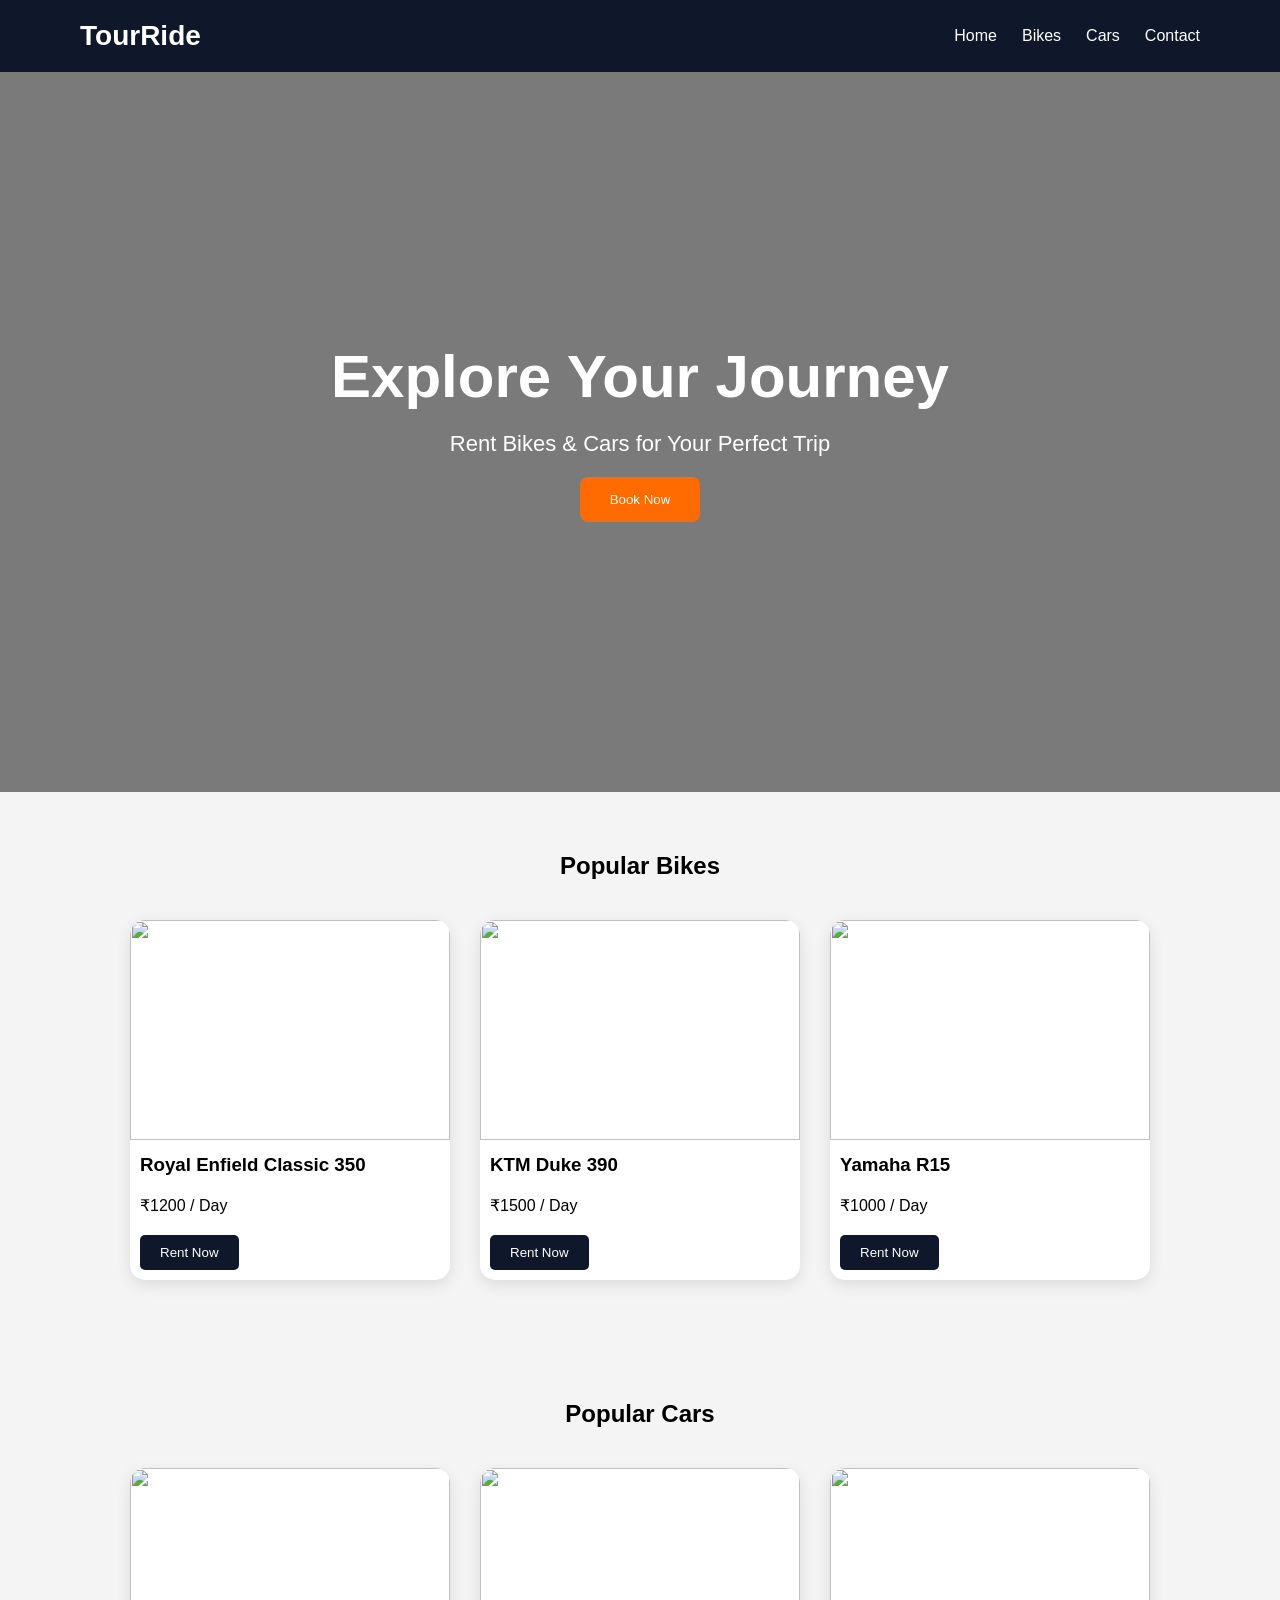
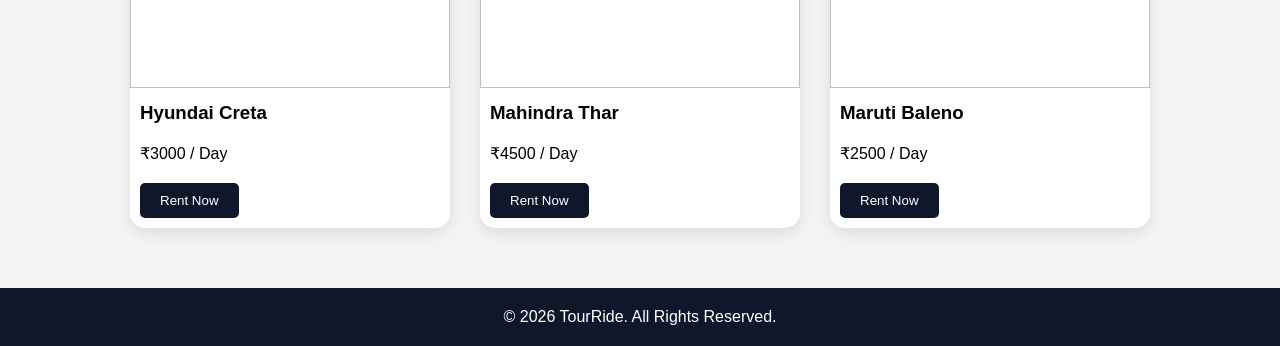
==== index.html @ 9a82b6ed "Created project folders" ====
<!DOCTYPE html>
<html lang="en">
<head>
    <meta charset="UTF-8">
    <meta name="viewport" content="width=device-width, initial-scale=1.0">
    <title>TourRide - Bike & Car Rentals</title>
    <link rel="stylesheet" href="css/style.css">
</head>
<body>

    <nav>
        <div class="logo">TourRide</div>

        <ul>
            <li><a href="#">Home</a></li>
            <li><a href="#">Bikes</a></li>
            <li><a href="#">Cars</a></li>
            <li><a href="#">Contact</a></li>
        </ul>
    </nav>

    <section class="hero">
        <h1>Explore Your Journey</h1>
        <p>Rent Bikes & Cars for Your Perfect Trip</p>
        <button>Book Now</button>
    </section>

    <section class="vehicles">

        <h2>Popular Bikes</h2>

        <div class="card-container">

            <div class="card">
                <img src="https://images.unsplash.com/photo-1558981806-ec527fa84c39?w=600" alt="">
                <h3>Royal Enfield Classic 350</h3>
                <p>₹1200 / Day</p>
                <button>Rent Now</button>
            </div>

            <div class="card">
                <img src="https://images.unsplash.com/photo-1611241443702-4e2dbef7e5c0?w=600" alt="">
                <h3>KTM Duke 390</h3>
                <p>₹1500 / Day</p>
                <button>Rent Now</button>
            </div>

            <div class="card">
                <img src="https://images.unsplash.com/photo-1609630875171-b1321377ee65?w=600" alt="">
                <h3>Yamaha R15</h3>
                <p>₹1000 / Day</p>
                <button>Rent Now</button>
            </div>

        </div>

    </section>

    <section class="vehicles">

        <h2>Popular Cars</h2>

        <div class="card-container">

            <div class="card">
                <img src="https://images.unsplash.com/photo-1503376780353-7e6692767b70?w=600" alt="">
                <h3>Hyundai Creta</h3>
                <p>₹3000 / Day</p>
                <button>Rent Now</button>
            </div>

            <div class="card">
                <img src="https://images.unsplash.com/photo-1492144534655-ae79c964c9d7?w=600" alt="">
                <h3>Mahindra Thar</h3>
                <p>₹4500 / Day</p>
                <button>Rent Now</button>
            </div>

            <div class="card">
                <img src="https://images.unsplash.com/photo-1553440569-bcc63803a83d?w=600" alt="">
                <h3>Maruti Baleno</h3>
                <p>₹2500 / Day</p>
                <button>Rent Now</button>
            </div>

        </div>

    </section>

    <footer>
        <p>© 2026 TourRide. All Rights Reserved.</p>
    </footer>

    <script src="js/script.js"></script>

</body>
</html>
---- css/style.css ----
*{
    margin:0;
    padding:0;
    box-sizing:border-box;
    font-family:Arial,sans-serif;
}

body{
    background:#f4f4f4;
}

nav{
    display:flex;
    justify-content:space-between;
    align-items:center;
    padding:20px 80px;
    background:#0f172a;
}

.logo{
    color:white;
    font-size:28px;
    font-weight:bold;
}

nav ul{
    display:flex;
    list-style:none;
}

nav ul li{
    margin-left:25px;
}

nav ul li a{
    text-decoration:none;
    color:white;
}

.hero{
    height:80vh;
    background:linear-gradient(rgba(0,0,0,.5),
    rgba(0,0,0,.5)),
    url('https://images.unsplash.com/photo-1500530855697-b586d89ba3ee?w=1600');
    background-size:cover;
    background-position:center;
    color:white;
    display:flex;
    flex-direction:column;
    justify-content:center;
    align-items:center;
}

.hero h1{
    font-size:60px;
}

.hero p{
    margin:20px 0;
    font-size:22px;
}

.hero button{
    padding:15px 30px;
    border:none;
    background:#ff6b00;
    color:white;
    cursor:pointer;
    border-radius:8px;
}

.vehicles{
    padding:60px;
}

.vehicles h2{
    text-align:center;
    margin-bottom:40px;
}

.card-container{
    display:flex;
    justify-content:center;
    gap:30px;
    flex-wrap:wrap;
}

.card{
    width:320px;
    background:white;
    border-radius:15px;
    overflow:hidden;
    box-shadow:0 5px 15px rgba(0,0,0,.1);
}

.card img{
    width:100%;
    height:220px;
    object-fit:cover;
}

.card h3,
.card p{
    padding:10px;
}

.card button{
    margin:10px;
    padding:10px 20px;
    border:none;
    background:#0f172a;
    color:white;
    border-radius:5px;
    cursor:pointer;
}

footer{
    background:#0f172a;
    color:white;
    text-align:center;
    padding:20px;
}
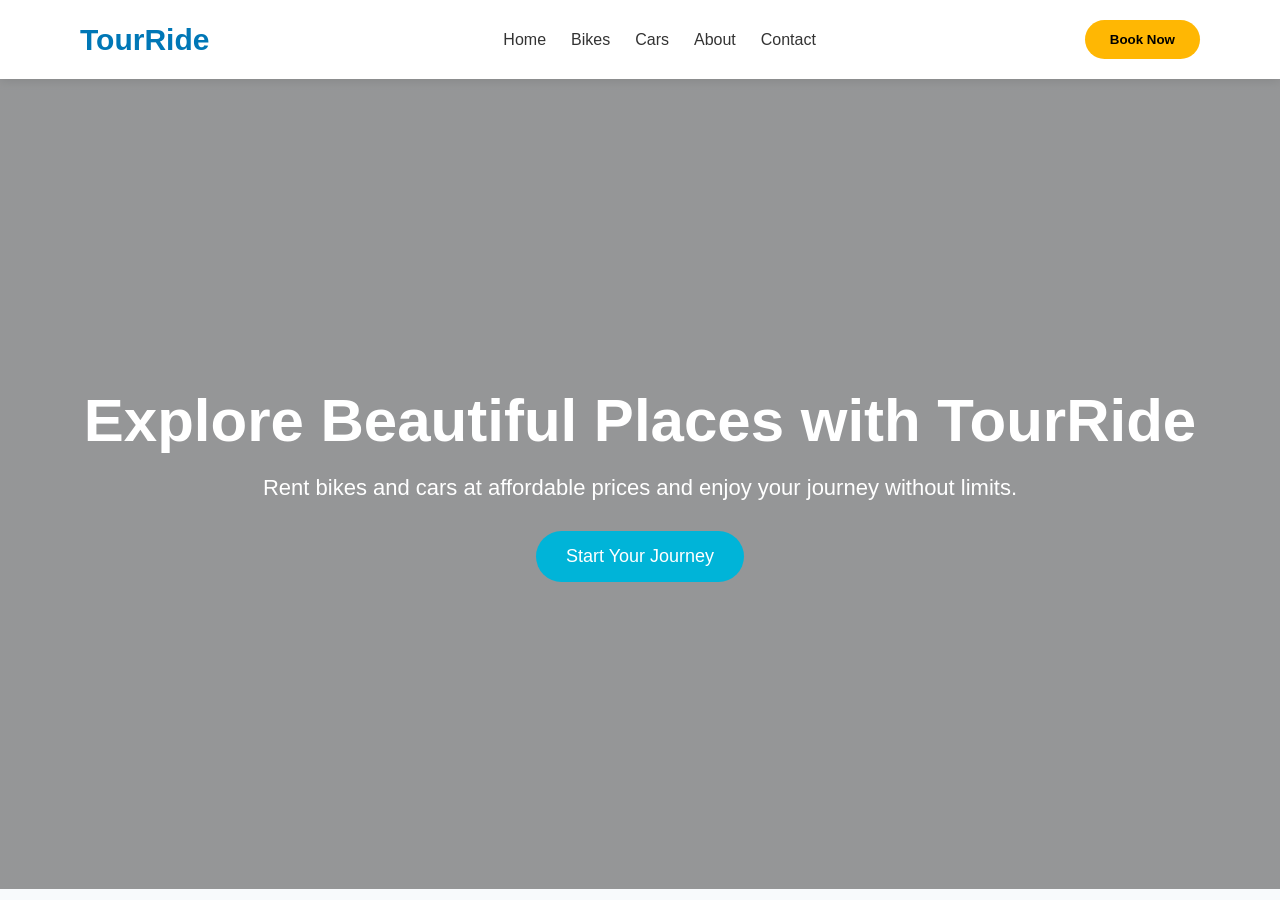
==== commit 9e39f6a2: "Created project folders" ====
--- a/index.html
+++ b/index.html
@@ -7,91 +7,34 @@
     <link rel="stylesheet" href="css/style.css">
 </head>
 <body>
+<nav class="navbar">
+    <div class="logo">TourRide</div>
 
-    <nav>
-        <div class="logo">TourRide</div>
+    <ul class="nav-links">
+        <li><a href="#">Home</a></li>
+        <li><a href="pages/bikes.html">Bikes</a></li>
+        <li><a href="pages/cars.html">Cars</a></li>
+        <li><a href="#">About</a></li>
+        <li><a href="#">Contact</a></li>
+    </ul>
 
-        <ul>
-            <li><a href="#">Home</a></li>
-            <li><a href="#">Bikes</a></li>
-            <li><a href="#">Cars</a></li>
-            <li><a href="#">Contact</a></li>
-        </ul>
-    </nav>
+    <button class="login-btn">Book Now</button>
+</nav>
 
-    <section class="hero">
-        <h1>Explore Your Journey</h1>
-        <p>Rent Bikes & Cars for Your Perfect Trip</p>
-        <button>Book Now</button>
-    </section>
+<section class="hero">
+    <div class="hero-content">
+        <h1>Explore Beautiful Places with TourRide</h1>
 
-    <section class="vehicles">
+        <p>
+            Rent bikes and cars at affordable prices and
+            enjoy your journey without limits.
+        </p>
 
-        <h2>Popular Bikes</h2>
-
-        <div class="card-container">
-
-            <div class="card">
-                <img src="https://images.unsplash.com/photo-1558981806-ec527fa84c39?w=600" alt="">
-                <h3>Royal Enfield Classic 350</h3>
-                <p>₹1200 / Day</p>
-                <button>Rent Now</button>
-            </div>
-
-            <div class="card">
-                <img src="https://images.unsplash.com/photo-1611241443702-4e2dbef7e5c0?w=600" alt="">
-                <h3>KTM Duke 390</h3>
-                <p>₹1500 / Day</p>
-                <button>Rent Now</button>
-            </div>
-
-            <div class="card">
-                <img src="https://images.unsplash.com/photo-1609630875171-b1321377ee65?w=600" alt="">
-                <h3>Yamaha R15</h3>
-                <p>₹1000 / Day</p>
-                <button>Rent Now</button>
-            </div>
-
-        </div>
-
-    </section>
-
-    <section class="vehicles">
-
-        <h2>Popular Cars</h2>
-
-        <div class="card-container">
-
-            <div class="card">
-                <img src="https://images.unsplash.com/photo-1503376780353-7e6692767b70?w=600" alt="">
-                <h3>Hyundai Creta</h3>
-                <p>₹3000 / Day</p>
-                <button>Rent Now</button>
-            </div>
-
-            <div class="card">
-                <img src="https://images.unsplash.com/photo-1492144534655-ae79c964c9d7?w=600" alt="">
-                <h3>Mahindra Thar</h3>
-                <p>₹4500 / Day</p>
-                <button>Rent Now</button>
-            </div>
-
-            <div class="card">
-                <img src="https://images.unsplash.com/photo-1553440569-bcc63803a83d?w=600" alt="">
-                <h3>Maruti Baleno</h3>
-                <p>₹2500 / Day</p>
-                <button>Rent Now</button>
-            </div>
-
-        </div>
-
-    </section>
-
-    <footer>
-        <p>© 2026 TourRide. All Rights Reserved.</p>
-    </footer>
-
-    <script src="js/script.js"></script>
+        <button class="hero-btn">
+            Start Your Journey
+        </button>
+    </div>
+</section>
 
 </body>
 </html>
--- a/css/style.css
+++ b/css/style.css
@@ -2,121 +2,89 @@
     margin:0;
     padding:0;
     box-sizing:border-box;
-    font-family:Arial,sans-serif;
+    font-family:Segoe UI,sans-serif;
 }
 
 body{
-    background:#f4f4f4;
+    background:#f8fafc;
 }
 
-nav{
+.navbar{
     display:flex;
     justify-content:space-between;
     align-items:center;
     padding:20px 80px;
-    background:#0f172a;
+    background:white;
+    box-shadow:0 2px 10px rgba(0,0,0,.1);
 }
 
 .logo{
-    color:white;
-    font-size:28px;
+    font-size:30px;
     font-weight:bold;
+    color:#0077b6;
 }
 
-nav ul{
+.nav-links{
     display:flex;
     list-style:none;
 }
 
-nav ul li{
+.nav-links li{
     margin-left:25px;
 }
 
-nav ul li a{
+.nav-links a{
     text-decoration:none;
+    color:#333;
+    font-weight:500;
+}
+
+.login-btn{
+    background:#ffb703;
+    color:black;
+    border:none;
+    padding:12px 25px;
+    border-radius:30px;
+    cursor:pointer;
+    font-weight:bold;
+}
+
+.hero{
+    height:90vh;
+    display:flex;
+    justify-content:center;
+    align-items:center;
+
+    background:
+    linear-gradient(rgba(0,0,0,.4),
+    rgba(0,0,0,.4)),
+    url("https://images.unsplash.com/photo-1500530855697-b586d89ba3ee?w=1600");
+
+    background-size:cover;
+    background-position:center;
+}
+
+.hero-content{
+    text-align:center;
     color:white;
 }
 
-.hero{
-    height:80vh;
-    background:linear-gradient(rgba(0,0,0,.5),
-    rgba(0,0,0,.5)),
-    url('https://images.unsplash.com/photo-1500530855697-b586d89ba3ee?w=1600');
-    background-size:cover;
-    background-position:center;
-    color:white;
-    display:flex;
-    flex-direction:column;
-    justify-content:center;
-    align-items:center;
+.hero-content h1{
+    font-size:60px;
+    margin-bottom:20px;
 }
 
-.hero h1{
-    font-size:60px;
+.hero-content p{
+    font-size:22px;
+    margin-bottom:30px;
 }
 
-.hero p{
-    margin:20px 0;
-    font-size:22px;
-}
-
-.hero button{
+.hero-btn{
+    background:#00b4d8;
+    color:white;
+    border:none;
     padding:15px 30px;
-    border:none;
-    background:#ff6b00;
-    color:white;
+    border-radius:30px;
     cursor:pointer;
-    border-radius:8px;
-}
-
-.vehicles{
-    padding:60px;
-}
-
-.vehicles h2{
-    text-align:center;
-    margin-bottom:40px;
-}
-
-.card-container{
-    display:flex;
-    justify-content:center;
-    gap:30px;
-    flex-wrap:wrap;
-}
-
-.card{
-    width:320px;
-    background:white;
-    border-radius:15px;
-    overflow:hidden;
-    box-shadow:0 5px 15px rgba(0,0,0,.1);
-}
-
-.card img{
-    width:100%;
-    height:220px;
-    object-fit:cover;
-}
-
-.card h3,
-.card p{
-    padding:10px;
-}
-
-.card button{
-    margin:10px;
-    padding:10px 20px;
-    border:none;
-    background:#0f172a;
-    color:white;
-    border-radius:5px;
-    cursor:pointer;
-}
-
-footer{
-    background:#0f172a;
-    color:white;
-    text-align:center;
-    padding:20px;
+    font-size:18px;
 }
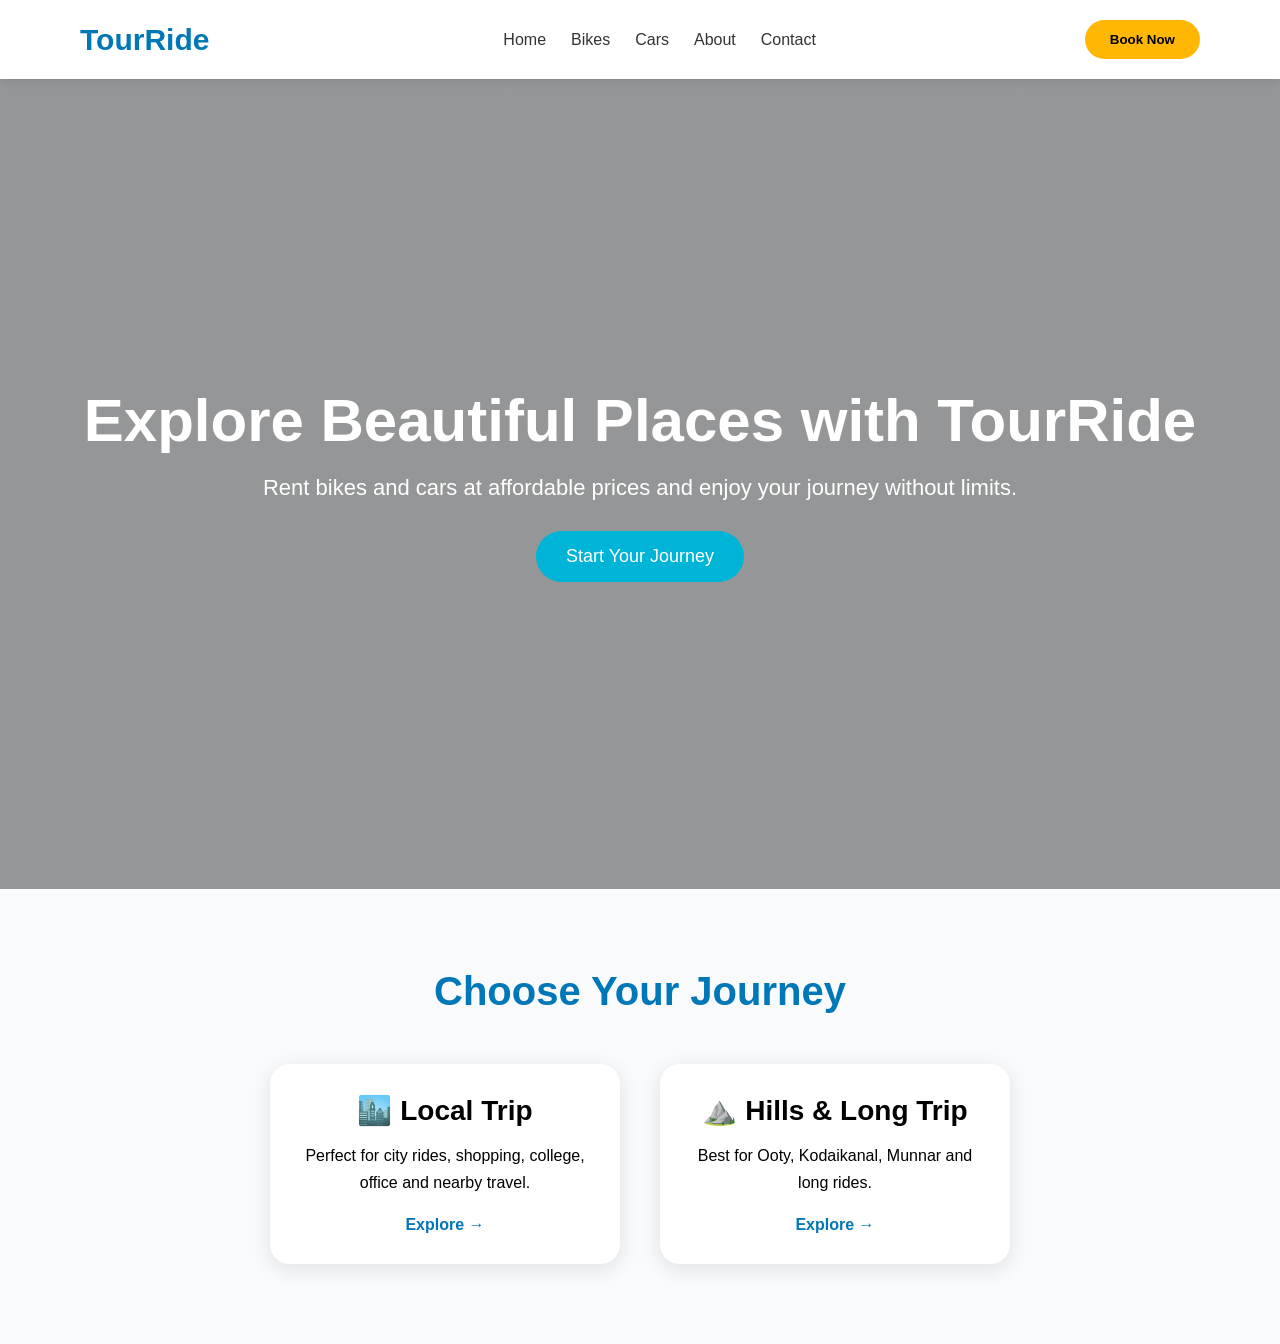
==== commit e99a98e3: "Added journey selection cards" ====
--- a/index.html
+++ b/index.html
@@ -35,6 +35,43 @@
         </button>
     </div>
 </section>
+<section class="journey-section">
+
+    <h2>Choose Your Journey</h2>
+
+    <div class="journey-container">
+
+        <a href="pages/local-trip.html" class="journey-card">
+
+            <h3>🏙️ Local Trip</h3>
+
+            <p>
+                Perfect for city rides,
+                shopping, college,
+                office and nearby travel.
+            </p>
+
+            <span>Explore →</span>
+
+        </a>
+
+        <a href="pages/hills-trip.html" class="journey-card">
+
+            <h3>⛰️ Hills & Long Trip</h3>
+
+            <p>
+                Best for Ooty,
+                Kodaikanal,
+                Munnar and long rides.
+            </p>
+
+            <span>Explore →</span>
+
+        </a>
+
+    </div>
+
+</section>
 
 </body>
 </html>
--- a/css/style.css
+++ b/css/style.css
@@ -87,4 +87,52 @@
     border-radius:30px;
     cursor:pointer;
     font-size:18px;
+}
+.journey-section{
+    padding:80px 10%;
+    background:#f8fafc;
+    text-align:center;
+}
+
+.journey-section h2{
+    font-size:40px;
+    margin-bottom:50px;
+    color:#0077b6;
+}
+
+.journey-container{
+    display:flex;
+    justify-content:center;
+    gap:40px;
+    flex-wrap:wrap;
+}
+
+.journey-card{
+    width:350px;
+    background:white;
+    padding:30px;
+    border-radius:20px;
+    text-decoration:none;
+    color:black;
+    box-shadow:0 5px 20px rgba(0,0,0,.1);
+    transition:.3s;
+}
+
+.journey-card:hover{
+    transform:translateY(-10px);
+}
+
+.journey-card h3{
+    font-size:28px;
+    margin-bottom:15px;
+}
+
+.journey-card p{
+    line-height:1.7;
+    margin-bottom:20px;
+}
+
+.journey-card span{
+    color:#0077b6;
+    font-weight:bold;
 }
